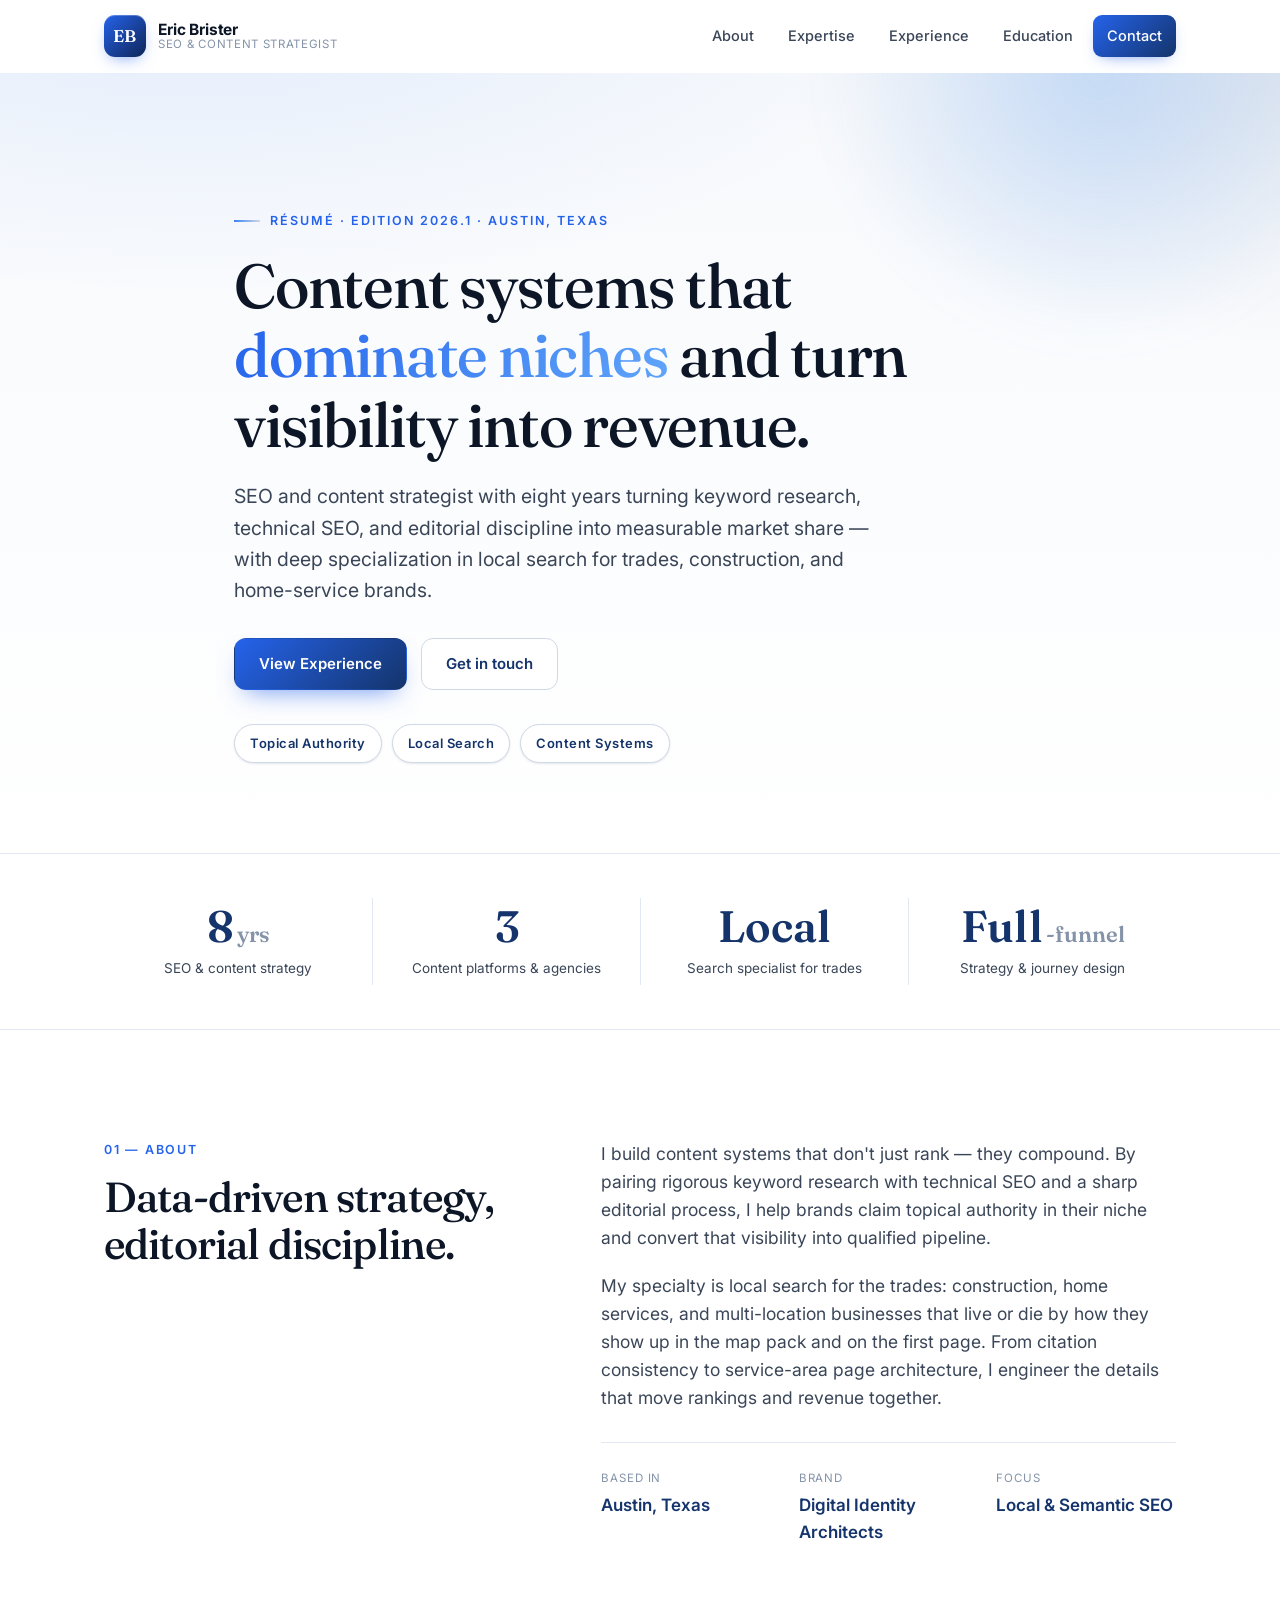
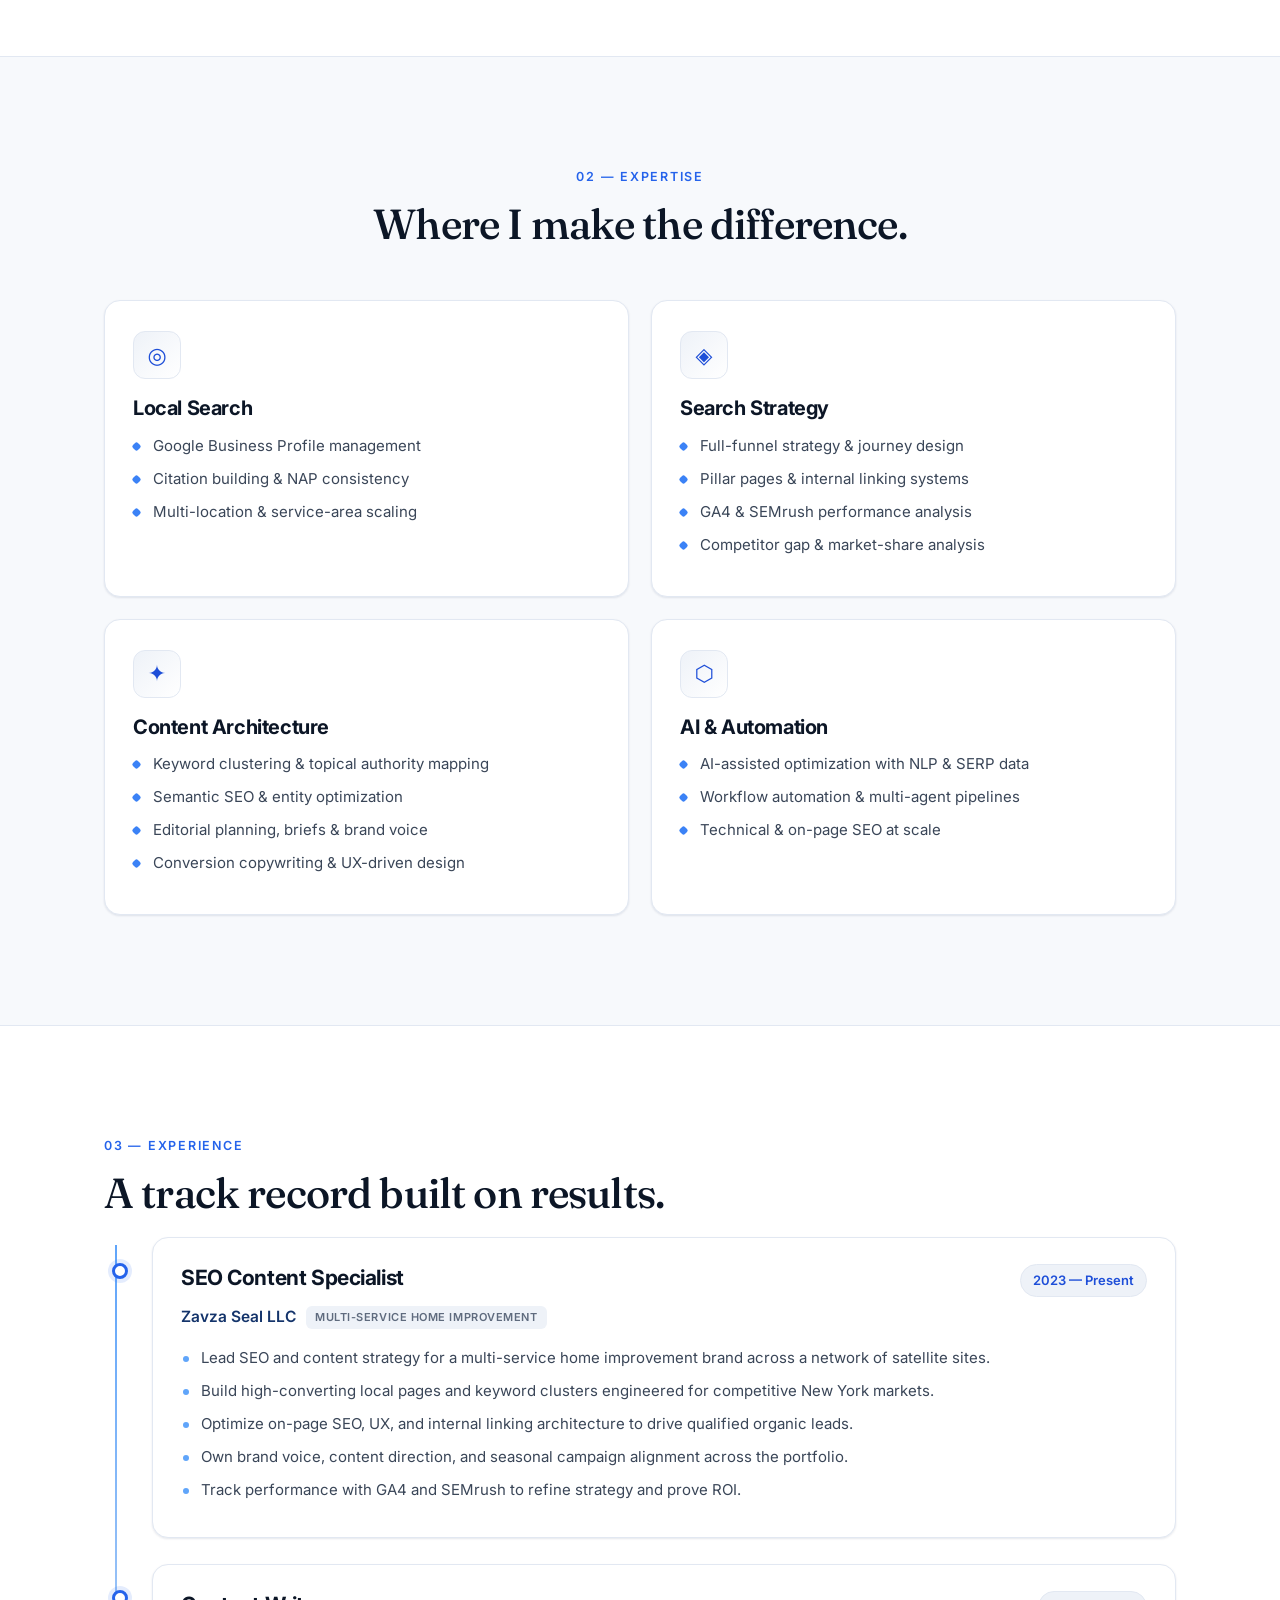
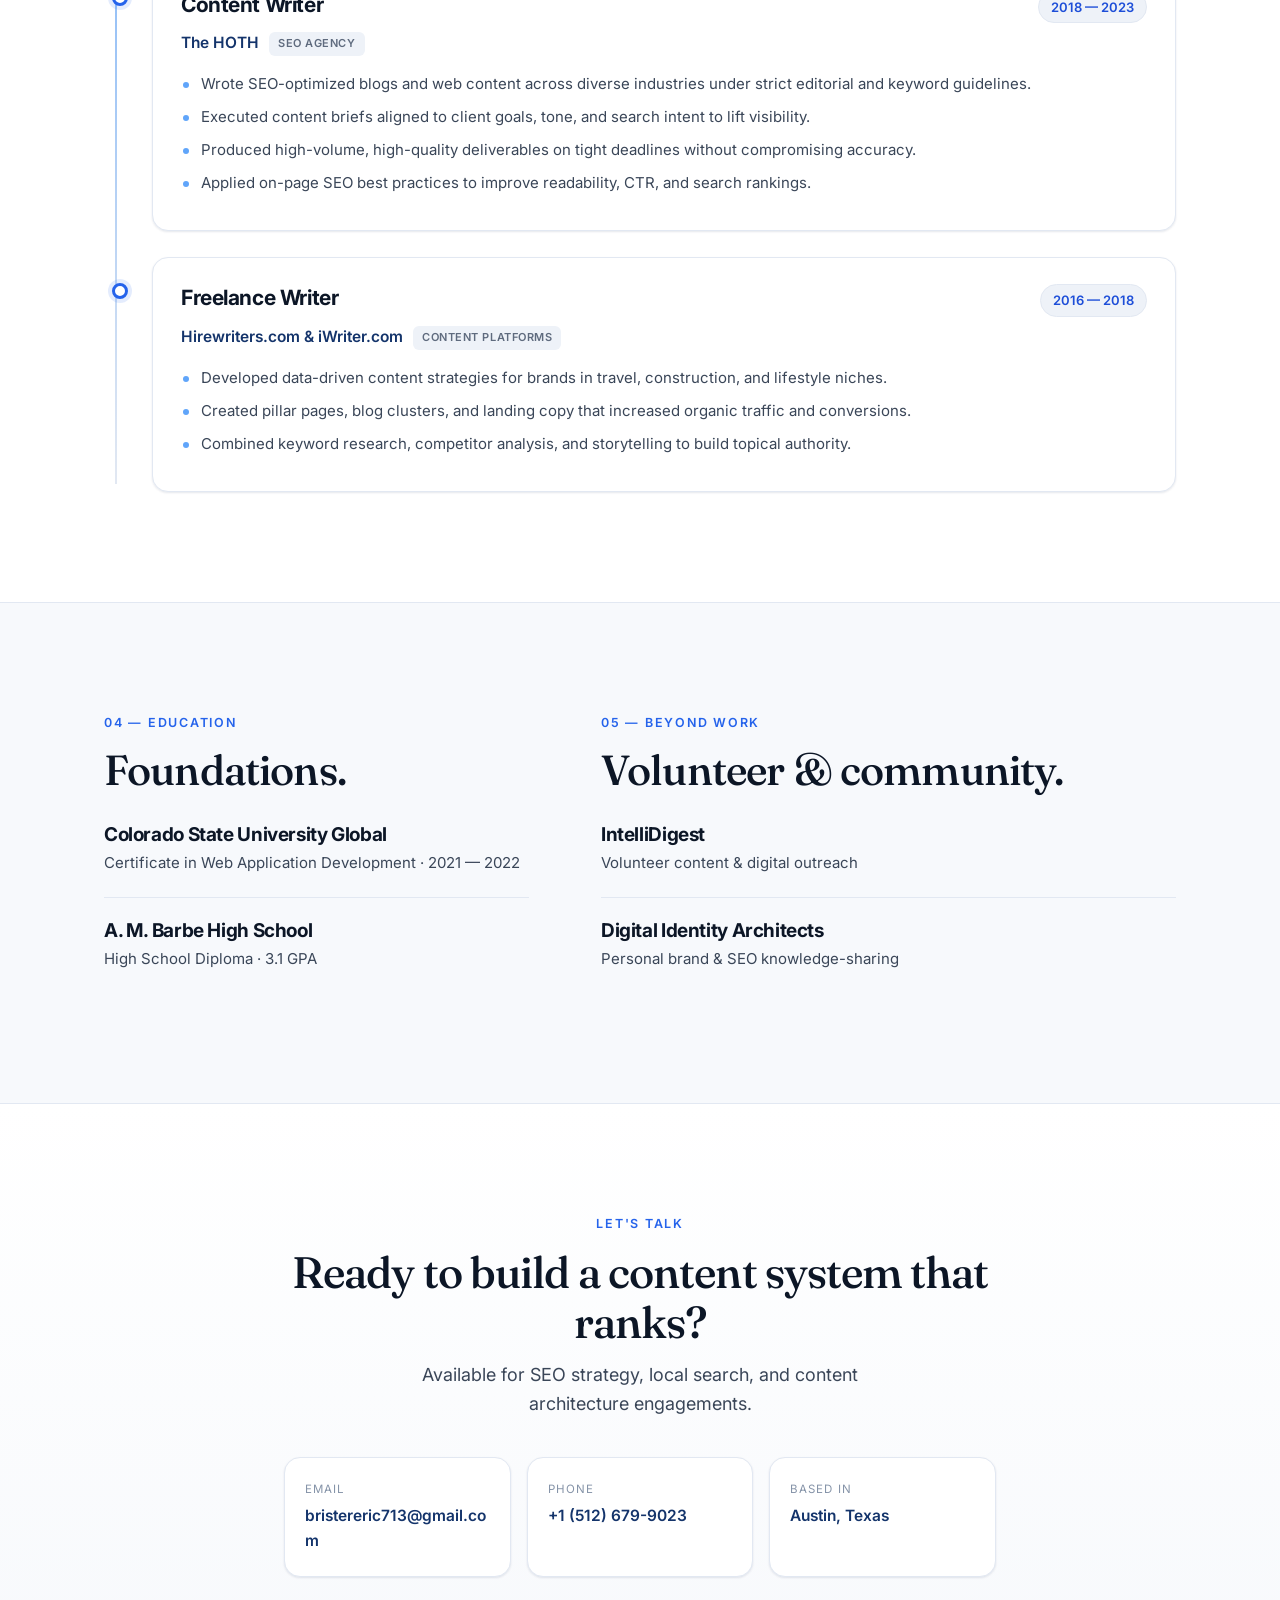
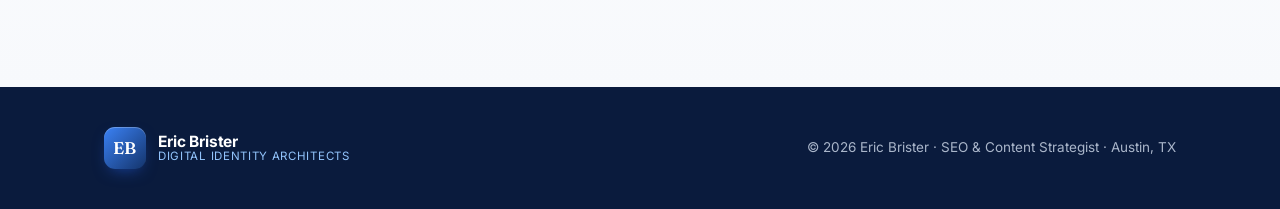
==== public/index.html @ d6331e7f "Add branded résumé website with FTP deploy workflow Build a clean blue/silver/white personal site fo" ====
<!DOCTYPE html>
<html lang="en">
<head>
  <meta charset="UTF-8" />
  <meta name="viewport" content="width=device-width, initial-scale=1.0" />
  <title>Eric Brister — SEO &amp; Content Strategist | Austin, Texas</title>
  <meta name="description" content="Eric Brister is an SEO and content strategist who builds data-driven content systems that dominate niches and convert visibility into revenue. Eight years of local search, technical SEO, and editorial strategy for trades, construction, and home-service brands." />
  <meta name="author" content="Eric Brister" />
  <meta name="theme-color" content="#0f2557" />
  <link rel="canonical" href="https://ericbrister.com/" />

  <!-- Open Graph / social -->
  <meta property="og:type" content="profile" />
  <meta property="og:title" content="Eric Brister — SEO &amp; Content Strategist" />
  <meta property="og:description" content="Data-driven content systems that dominate niches and convert visibility into revenue. Local search specialist for trades, construction, and home-service brands." />
  <meta property="og:site_name" content="Eric Brister" />
  <meta property="og:locale" content="en_US" />
  <meta name="twitter:card" content="summary_large_image" />
  <meta name="twitter:title" content="Eric Brister — SEO &amp; Content Strategist" />
  <meta name="twitter:description" content="Data-driven content systems that dominate niches and convert visibility into revenue." />

  <link rel="icon" type="image/svg+xml" href="favicon.svg" />
  <link rel="preconnect" href="https://fonts.googleapis.com" />
  <link rel="preconnect" href="https://fonts.gstatic.com" crossorigin />
  <link href="https://fonts.googleapis.com/css2?family=Fraunces:opsz,wght@9..144,400;9..144,500;9..144,600&family=Inter:wght@400;500;600;700&display=swap" rel="stylesheet" />
  <link rel="stylesheet" href="assets/css/styles.css" />
  <script>document.documentElement.classList.add("js");</script>

  <!-- Structured data: Person -->
  <script type="application/ld+json">
  {
    "@context": "https://schema.org",
    "@type": "Person",
    "name": "Eric Brister",
    "jobTitle": "SEO & Content Strategist",
    "email": "mailto:bristereric713@gmail.com",
    "telephone": "+1-512-679-9023",
    "address": {
      "@type": "PostalAddress",
      "addressLocality": "Austin",
      "addressRegion": "TX",
      "addressCountry": "US"
    },
    "knowsAbout": [
      "Search Engine Optimization",
      "Local SEO",
      "Content Strategy",
      "Topical Authority",
      "Technical SEO",
      "Semantic SEO"
    ],
    "worksFor": {
      "@type": "Organization",
      "name": "Digital Identity Architects"
    }
  }
  </script>
</head>
<body>
  <a class="skip-link" href="#main">Skip to content</a>

  <!-- ===== Header / Nav ===== -->
  <header class="site-header" id="top">
    <div class="wrap nav-inner">
      <a class="brand" href="#top" aria-label="Eric Brister — home">
        <span class="brand-mark" aria-hidden="true">EB</span>
        <span class="brand-text">
          <span class="brand-name">Eric Brister</span>
          <span class="brand-sub">SEO &amp; Content Strategist</span>
        </span>
      </a>
      <nav class="site-nav" aria-label="Primary">
        <button class="nav-toggle" aria-expanded="false" aria-controls="nav-menu" aria-label="Menu">
          <span></span><span></span><span></span>
        </button>
        <ul id="nav-menu" class="nav-menu">
          <li><a href="#about">About</a></li>
          <li><a href="#expertise">Expertise</a></li>
          <li><a href="#experience">Experience</a></li>
          <li><a href="#education">Education</a></li>
          <li><a class="nav-cta" href="#contact">Contact</a></li>
        </ul>
      </nav>
    </div>
  </header>

  <main id="main">
    <!-- ===== Hero ===== -->
    <section class="hero" aria-labelledby="hero-title">
      <div class="hero-glow" aria-hidden="true"></div>
      <div class="wrap hero-inner">
        <p class="eyebrow reveal">Résumé · Edition 2026.1 · Austin, Texas</p>
        <h1 class="hero-title reveal" id="hero-title">
          Content systems that <span class="grad">dominate niches</span> and turn visibility into revenue.
        </h1>
        <p class="hero-lead reveal">
          SEO and content strategist with eight years turning keyword research, technical SEO, and
          editorial discipline into measurable market share — with deep specialization in local
          search for trades, construction, and home-service brands.
        </p>
        <div class="hero-actions reveal">
          <a class="btn btn-primary" href="#experience">View Experience</a>
          <a class="btn btn-ghost" href="mailto:bristereric713@gmail.com">Get in touch</a>
        </div>
        <ul class="hero-pills reveal" aria-label="Core focus areas">
          <li>Topical Authority</li>
          <li>Local Search</li>
          <li>Content Systems</li>
        </ul>
      </div>
    </section>

    <!-- ===== Stats strip ===== -->
    <section class="stats" aria-label="At a glance">
      <div class="wrap stats-grid">
        <div class="stat reveal">
          <span class="stat-num">8<span class="stat-plus">yrs</span></span>
          <span class="stat-label">SEO &amp; content strategy</span>
        </div>
        <div class="stat reveal">
          <span class="stat-num">3</span>
          <span class="stat-label">Content platforms &amp; agencies</span>
        </div>
        <div class="stat reveal">
          <span class="stat-num">Local</span>
          <span class="stat-label">Search specialist for trades</span>
        </div>
        <div class="stat reveal">
          <span class="stat-num">Full<span class="stat-plus">-funnel</span></span>
          <span class="stat-label">Strategy &amp; journey design</span>
        </div>
      </div>
    </section>

    <!-- ===== About ===== -->
    <section class="section" id="about" aria-labelledby="about-title">
      <div class="wrap grid-2">
        <div class="section-head reveal">
          <p class="kicker">01 — About</p>
          <h2 id="about-title">Data-driven strategy, editorial discipline.</h2>
        </div>
        <div class="about-body reveal">
          <p>
            I build content systems that don't just rank — they compound. By pairing rigorous keyword
            research with technical SEO and a sharp editorial process, I help brands claim topical
            authority in their niche and convert that visibility into qualified pipeline.
          </p>
          <p>
            My specialty is local search for the trades: construction, home services, and
            multi-location businesses that live or die by how they show up in the map pack and on the
            first page. From citation consistency to service-area page architecture, I engineer the
            details that move rankings and revenue together.
          </p>
          <div class="about-meta">
            <div>
              <span class="about-meta-label">Based in</span>
              <span class="about-meta-val">Austin, Texas</span>
            </div>
            <div>
              <span class="about-meta-label">Brand</span>
              <span class="about-meta-val">Digital Identity Architects</span>
            </div>
            <div>
              <span class="about-meta-label">Focus</span>
              <span class="about-meta-val">Local &amp; Semantic SEO</span>
            </div>
          </div>
        </div>
      </div>
    </section>

    <!-- ===== Expertise / Skills ===== -->
    <section class="section section-alt" id="expertise" aria-labelledby="expertise-title">
      <div class="wrap">
        <div class="section-head center reveal">
          <p class="kicker">02 — Expertise</p>
          <h2 id="expertise-title">Where I make the difference.</h2>
        </div>
        <div class="cards">
          <article class="card reveal">
            <div class="card-icon" aria-hidden="true">◎</div>
            <h3>Local Search</h3>
            <ul>
              <li>Google Business Profile management</li>
              <li>Citation building &amp; NAP consistency</li>
              <li>Multi-location &amp; service-area scaling</li>
            </ul>
          </article>
          <article class="card reveal">
            <div class="card-icon" aria-hidden="true">◈</div>
            <h3>Search Strategy</h3>
            <ul>
              <li>Full-funnel strategy &amp; journey design</li>
              <li>Pillar pages &amp; internal linking systems</li>
              <li>GA4 &amp; SEMrush performance analysis</li>
              <li>Competitor gap &amp; market-share analysis</li>
            </ul>
          </article>
          <article class="card reveal">
            <div class="card-icon" aria-hidden="true">✦</div>
            <h3>Content Architecture</h3>
            <ul>
              <li>Keyword clustering &amp; topical authority mapping</li>
              <li>Semantic SEO &amp; entity optimization</li>
              <li>Editorial planning, briefs &amp; brand voice</li>
              <li>Conversion copywriting &amp; UX-driven design</li>
            </ul>
          </article>
          <article class="card reveal">
            <div class="card-icon" aria-hidden="true">⬡</div>
            <h3>AI &amp; Automation</h3>
            <ul>
              <li>AI-assisted optimization with NLP &amp; SERP data</li>
              <li>Workflow automation &amp; multi-agent pipelines</li>
              <li>Technical &amp; on-page SEO at scale</li>
            </ul>
          </article>
        </div>
      </div>
    </section>

    <!-- ===== Experience ===== -->
    <section class="section" id="experience" aria-labelledby="experience-title">
      <div class="wrap">
        <div class="section-head reveal">
          <p class="kicker">03 — Experience</p>
          <h2 id="experience-title">A track record built on results.</h2>
        </div>

        <ol class="timeline">
          <li class="tl-item reveal">
            <div class="tl-marker" aria-hidden="true"></div>
            <div class="tl-card">
              <div class="tl-top">
                <h3>SEO Content Specialist</h3>
                <span class="tl-date">2023 — Present</span>
              </div>
              <p class="tl-org">Zavza Seal LLC <span class="tl-tag">Multi-Service Home Improvement</span></p>
              <ul>
                <li>Lead SEO and content strategy for a multi-service home improvement brand across a network of satellite sites.</li>
                <li>Build high-converting local pages and keyword clusters engineered for competitive New York markets.</li>
                <li>Optimize on-page SEO, UX, and internal linking architecture to drive qualified organic leads.</li>
                <li>Own brand voice, content direction, and seasonal campaign alignment across the portfolio.</li>
                <li>Track performance with GA4 and SEMrush to refine strategy and prove ROI.</li>
              </ul>
            </div>
          </li>

          <li class="tl-item reveal">
            <div class="tl-marker" aria-hidden="true"></div>
            <div class="tl-card">
              <div class="tl-top">
                <h3>Content Writer</h3>
                <span class="tl-date">2018 — 2023</span>
              </div>
              <p class="tl-org">The HOTH <span class="tl-tag">SEO Agency</span></p>
              <ul>
                <li>Wrote SEO-optimized blogs and web content across diverse industries under strict editorial and keyword guidelines.</li>
                <li>Executed content briefs aligned to client goals, tone, and search intent to lift visibility.</li>
                <li>Produced high-volume, high-quality deliverables on tight deadlines without compromising accuracy.</li>
                <li>Applied on-page SEO best practices to improve readability, CTR, and search rankings.</li>
              </ul>
            </div>
          </li>

          <li class="tl-item reveal">
            <div class="tl-marker" aria-hidden="true"></div>
            <div class="tl-card">
              <div class="tl-top">
                <h3>Freelance Writer</h3>
                <span class="tl-date">2016 — 2018</span>
              </div>
              <p class="tl-org">Hirewriters.com &amp; iWriter.com <span class="tl-tag">Content Platforms</span></p>
              <ul>
                <li>Developed data-driven content strategies for brands in travel, construction, and lifestyle niches.</li>
                <li>Created pillar pages, blog clusters, and landing copy that increased organic traffic and conversions.</li>
                <li>Combined keyword research, competitor analysis, and storytelling to build topical authority.</li>
              </ul>
            </div>
          </li>
        </ol>
      </div>
    </section>

    <!-- ===== Education + Volunteer ===== -->
    <section class="section section-alt" id="education" aria-labelledby="education-title">
      <div class="wrap grid-2">
        <div class="reveal">
          <div class="section-head">
            <p class="kicker">04 — Education</p>
            <h2 id="education-title">Foundations.</h2>
          </div>
          <div class="edu">
            <div class="edu-item">
              <h3>Colorado State University Global</h3>
              <p class="edu-meta">Certificate in Web Application Development · 2021 — 2022</p>
            </div>
            <div class="edu-item">
              <h3>A. M. Barbe High School</h3>
              <p class="edu-meta">High School Diploma · 3.1 GPA</p>
            </div>
          </div>
        </div>
        <div class="reveal">
          <div class="section-head">
            <p class="kicker">05 — Beyond Work</p>
            <h2>Volunteer &amp; community.</h2>
          </div>
          <div class="edu">
            <div class="edu-item">
              <h3>IntelliDigest</h3>
              <p class="edu-meta">Volunteer content &amp; digital outreach</p>
            </div>
            <div class="edu-item">
              <h3>Digital Identity Architects</h3>
              <p class="edu-meta">Personal brand &amp; SEO knowledge-sharing</p>
            </div>
          </div>
        </div>
      </div>
    </section>

    <!-- ===== Contact / CTA ===== -->
    <section class="section contact" id="contact" aria-labelledby="contact-title">
      <div class="wrap contact-inner reveal">
        <p class="kicker">Let's talk</p>
        <h2 id="contact-title">Ready to build a content system that ranks?</h2>
        <p class="contact-lead">
          Available for SEO strategy, local search, and content architecture engagements.
        </p>
        <div class="contact-grid">
          <a class="contact-card" href="mailto:bristereric713@gmail.com">
            <span class="contact-label">Email</span>
            <span class="contact-val">bristereric713@gmail.com</span>
          </a>
          <a class="contact-card" href="tel:+15126799023">
            <span class="contact-label">Phone</span>
            <span class="contact-val">+1 (512) 679-9023</span>
          </a>
          <div class="contact-card">
            <span class="contact-label">Based in</span>
            <span class="contact-val">Austin, Texas</span>
          </div>
        </div>
      </div>
    </section>
  </main>

  <!-- ===== Footer ===== -->
  <footer class="site-footer">
    <div class="wrap footer-inner">
      <a class="brand footer-brand" href="#top">
        <span class="brand-mark" aria-hidden="true">EB</span>
        <span class="brand-text">
          <span class="brand-name">Eric Brister</span>
          <span class="brand-sub">Digital Identity Architects</span>
        </span>
      </a>
      <p class="footer-copy">© <span id="year">2026</span> Eric Brister · SEO &amp; Content Strategist · Austin, TX</p>
    </div>
  </footer>

  <script src="assets/js/main.js" defer></script>
</body>
</html>
---- public/assets/css/styles.css ----
/* =========================================================
   Eric Brister — SEO & Content Strategist
   Brand palette: Blue · Silver · White
   ========================================================= */

:root {
  /* Blues */
  --blue-950: #0a1b3d;
  --blue-900: #0f2557;
  --blue-800: #14346b;
  --blue-700: #1d4ed8;
  --blue-600: #2563eb;
  --blue-500: #3b82f6;
  --blue-400: #60a5fa;
  --blue-300: #93c5fd;

  /* Silvers / neutrals */
  --white: #ffffff;
  --silver-50: #f7f9fc;
  --silver-100: #eef2f8;
  --silver-200: #e2e8f2;
  --silver-300: #cfd8e6;
  --silver-400: #aab6ca;
  --silver-500: #8593a8;
  --silver-600: #5f6b7e;

  --ink: #0c1626;
  --ink-soft: #3a4658;

  /* Roles */
  --bg: var(--white);
  --bg-alt: var(--silver-50);
  --surface: #ffffff;
  --border: var(--silver-200);
  --text: var(--ink);
  --text-soft: var(--ink-soft);
  --accent: var(--blue-600);

  --shadow-sm: 0 1px 2px rgba(15, 37, 87, 0.06), 0 1px 3px rgba(15, 37, 87, 0.05);
  --shadow-md: 0 10px 30px -12px rgba(15, 37, 87, 0.22);
  --shadow-lg: 0 30px 60px -20px rgba(15, 37, 87, 0.28);

  --radius: 16px;
  --radius-sm: 10px;
  --maxw: 1120px;

  --font-sans: "Inter", system-ui, -apple-system, Segoe UI, Roboto, sans-serif;
  --font-display: "Fraunces", Georgia, "Times New Roman", serif;

  --ease: cubic-bezier(0.22, 1, 0.36, 1);
}

/* ---------- Reset ---------- */
* { box-sizing: border-box; }
html { scroll-behavior: smooth; -webkit-text-size-adjust: 100%; }
body {
  margin: 0;
  font-family: var(--font-sans);
  color: var(--text);
  background: var(--bg);
  line-height: 1.6;
  font-size: 17px;
  -webkit-font-smoothing: antialiased;
  text-rendering: optimizeLegibility;
}
img { max-width: 100%; display: block; }
a { color: inherit; text-decoration: none; }
ul, ol { margin: 0; padding: 0; list-style: none; }
h1, h2, h3 { margin: 0; line-height: 1.12; letter-spacing: -0.02em; }

.wrap { width: 100%; max-width: var(--maxw); margin: 0 auto; padding: 0 24px; }

.skip-link {
  position: absolute; left: -999px; top: 0; z-index: 100;
  background: var(--blue-700); color: #fff; padding: 10px 16px; border-radius: 0 0 8px 0;
}
.skip-link:focus { left: 0; }

:focus-visible { outline: 3px solid var(--blue-500); outline-offset: 2px; border-radius: 4px; }

/* ---------- Header ---------- */
.site-header {
  position: sticky; top: 0; z-index: 50;
  background: rgba(255, 255, 255, 0.82);
  backdrop-filter: saturate(180%) blur(14px);
  -webkit-backdrop-filter: saturate(180%) blur(14px);
  border-bottom: 1px solid transparent;
  transition: border-color 0.3s var(--ease), box-shadow 0.3s var(--ease);
}
.site-header.scrolled {
  border-bottom-color: var(--border);
  box-shadow: var(--shadow-sm);
}
.nav-inner { display: flex; align-items: center; justify-content: space-between; height: 72px; }

.brand { display: inline-flex; align-items: center; gap: 12px; }
.brand-mark {
  width: 42px; height: 42px; border-radius: 11px;
  display: grid; place-items: center;
  font-family: var(--font-display); font-weight: 600; font-size: 17px; letter-spacing: 0.02em;
  color: #fff;
  background: linear-gradient(135deg, var(--blue-600), var(--blue-900));
  box-shadow: 0 6px 16px -6px rgba(37, 99, 235, 0.6), inset 0 1px 0 rgba(255,255,255,0.25);
}
.brand-text { display: flex; flex-direction: column; line-height: 1.1; }
.brand-name { font-weight: 700; font-size: 15.5px; letter-spacing: -0.01em; }
.brand-sub { font-size: 11.5px; color: var(--silver-500); letter-spacing: 0.06em; text-transform: uppercase; }

.nav-menu { display: flex; align-items: center; gap: 6px; }
.nav-menu a {
  display: inline-block; padding: 9px 14px; border-radius: 9px;
  font-size: 14.5px; font-weight: 500; color: var(--text-soft);
  transition: color 0.2s var(--ease), background 0.2s var(--ease);
}
.nav-menu a:hover { color: var(--blue-700); background: var(--silver-100); }
.nav-cta {
  color: #fff !important; background: linear-gradient(135deg, var(--blue-600), var(--blue-800)) !important;
  box-shadow: 0 6px 16px -8px rgba(37, 99, 235, 0.7);
}
.nav-cta:hover { filter: brightness(1.06); }

.nav-toggle {
  display: none; width: 42px; height: 42px; border: 1px solid var(--border);
  background: var(--white); border-radius: 10px; cursor: pointer;
  flex-direction: column; align-items: center; justify-content: center; gap: 5px;
}
.nav-toggle span { width: 18px; height: 2px; background: var(--blue-800); border-radius: 2px; transition: 0.3s var(--ease); }
.nav-toggle[aria-expanded="true"] span:nth-child(1) { transform: translateY(7px) rotate(45deg); }
.nav-toggle[aria-expanded="true"] span:nth-child(2) { opacity: 0; }
.nav-toggle[aria-expanded="true"] span:nth-child(3) { transform: translateY(-7px) rotate(-45deg); }

/* ---------- Buttons ---------- */
.btn {
  display: inline-flex; align-items: center; justify-content: center; gap: 8px;
  padding: 13px 24px; border-radius: 12px; font-weight: 600; font-size: 15px;
  cursor: pointer; border: 1px solid transparent; transition: 0.25s var(--ease);
}
.btn-primary {
  color: #fff; background: linear-gradient(135deg, var(--blue-600), var(--blue-800));
  box-shadow: 0 12px 26px -12px rgba(37, 99, 235, 0.7);
}
.btn-primary:hover { transform: translateY(-2px); box-shadow: 0 18px 34px -12px rgba(37, 99, 235, 0.75); }
.btn-ghost {
  color: var(--blue-800); background: var(--white); border-color: var(--silver-300);
}
.btn-ghost:hover { border-color: var(--blue-400); background: var(--silver-50); transform: translateY(-2px); }

/* ---------- Hero ---------- */
.hero {
  position: relative; overflow: hidden;
  padding: clamp(64px, 12vw, 130px) 0 clamp(52px, 8vw, 90px);
  background:
    radial-gradient(1200px 500px at 15% -10%, rgba(59, 130, 246, 0.10), transparent 60%),
    radial-gradient(900px 500px at 100% 0%, rgba(15, 37, 87, 0.08), transparent 55%),
    linear-gradient(180deg, var(--silver-50), var(--white));
  border-bottom: 1px solid var(--border);
}
.hero-glow {
  position: absolute; top: -40%; right: -10%; width: 620px; height: 620px;
  background: radial-gradient(circle, rgba(96, 165, 250, 0.28), transparent 62%);
  filter: blur(20px); pointer-events: none; z-index: 0;
}
.hero-inner { position: relative; z-index: 1; max-width: 860px; }
.eyebrow {
  font-size: 12.5px; font-weight: 600; letter-spacing: 0.16em; text-transform: uppercase;
  color: var(--blue-600); margin: 0 0 20px;
  display: inline-flex; align-items: center; gap: 10px;
}
.eyebrow::before { content: ""; width: 26px; height: 2px; background: linear-gradient(90deg, var(--blue-500), var(--silver-300)); }
.hero-title {
  font-family: var(--font-display);
  font-weight: 500;
  font-size: clamp(34px, 6.2vw, 62px);
  color: var(--ink);
  margin: 0 0 22px;
}
.grad {
  background: linear-gradient(120deg, var(--blue-600), var(--blue-400));
  -webkit-background-clip: text; background-clip: text; color: transparent;
}
.hero-lead {
  font-size: clamp(16px, 2.2vw, 19.5px); color: var(--text-soft); max-width: 660px; margin: 0 0 32px;
}
.hero-actions { display: flex; flex-wrap: wrap; gap: 14px; margin-bottom: 34px; }
.hero-pills { display: flex; flex-wrap: wrap; gap: 10px; }
.hero-pills li {
  font-size: 13px; font-weight: 600; letter-spacing: 0.04em; color: var(--blue-800);
  padding: 8px 15px; border-radius: 999px; background: var(--white);
  border: 1px solid var(--silver-300); box-shadow: var(--shadow-sm);
}

/* ---------- Stats ---------- */
.stats { background: var(--white); border-bottom: 1px solid var(--border); }
.stats-grid {
  display: grid; grid-template-columns: repeat(4, 1fr);
  padding: 44px 24px;
}
.stat { text-align: center; padding: 6px 16px; border-left: 1px solid var(--border); }
.stat:first-child { border-left: 0; }
.stat-num {
  display: block; font-family: var(--font-display); font-weight: 600;
  font-size: clamp(30px, 5vw, 44px); color: var(--blue-800); line-height: 1;
}
.stat-plus { font-size: 0.5em; color: var(--silver-500); margin-left: 3px; }
.stat-label { display: block; margin-top: 10px; font-size: 13.5px; color: var(--text-soft); }

/* ---------- Sections ---------- */
.section { padding: clamp(64px, 10vw, 110px) 0; }
.section-alt { background: var(--bg-alt); border-top: 1px solid var(--border); border-bottom: 1px solid var(--border); }
.kicker {
  font-size: 12.5px; font-weight: 600; letter-spacing: 0.14em; text-transform: uppercase;
  color: var(--blue-600); margin: 0 0 14px;
}
.section-head h2 {
  font-family: var(--font-display); font-weight: 500;
  font-size: clamp(28px, 4.4vw, 42px); color: var(--ink);
}
.section-head.center { text-align: center; max-width: 640px; margin: 0 auto 52px; }

.grid-2 { display: grid; grid-template-columns: 0.85fr 1.15fr; gap: clamp(32px, 6vw, 72px); align-items: start; }

/* About */
.about-body p { margin: 0 0 20px; color: var(--text-soft); font-size: 17.5px; }
.about-meta {
  display: grid; grid-template-columns: repeat(3, 1fr); gap: 18px; margin-top: 30px;
  padding-top: 26px; border-top: 1px solid var(--border);
}
.about-meta-label { display: block; font-size: 11.5px; text-transform: uppercase; letter-spacing: 0.08em; color: var(--silver-500); }
.about-meta-val { display: block; margin-top: 4px; font-weight: 600; color: var(--blue-800); }

/* Cards / expertise */
.cards { display: grid; grid-template-columns: repeat(2, 1fr); gap: 22px; }
.card {
  background: var(--surface); border: 1px solid var(--border); border-radius: var(--radius);
  padding: 30px 28px; box-shadow: var(--shadow-sm);
  transition: transform 0.3s var(--ease), box-shadow 0.3s var(--ease), border-color 0.3s var(--ease);
  position: relative; overflow: hidden;
}
.card::before {
  content: ""; position: absolute; inset: 0 0 auto 0; height: 3px;
  background: linear-gradient(90deg, var(--blue-500), var(--silver-300)); opacity: 0; transition: 0.3s var(--ease);
}
.card:hover { transform: translateY(-5px); box-shadow: var(--shadow-md); border-color: var(--silver-300); }
.card:hover::before { opacity: 1; }
.card-icon {
  width: 48px; height: 48px; border-radius: 12px; display: grid; place-items: center;
  font-size: 22px; color: var(--blue-700);
  background: linear-gradient(135deg, var(--silver-100), var(--white));
  border: 1px solid var(--border); margin-bottom: 18px;
}
.card h3 { font-size: 20px; margin-bottom: 14px; color: var(--ink); }
.card ul li {
  position: relative; padding-left: 20px; margin-bottom: 9px; font-size: 15px; color: var(--text-soft);
}
.card ul li::before {
  content: ""; position: absolute; left: 0; top: 9px; width: 7px; height: 7px; border-radius: 2px;
  background: var(--blue-500); transform: rotate(45deg);
}

/* Timeline / experience */
.timeline { position: relative; margin-top: 20px; padding-left: 4px; }
.timeline::before {
  content: ""; position: absolute; left: 11px; top: 8px; bottom: 8px; width: 2px;
  background: linear-gradient(180deg, var(--blue-400), var(--silver-200));
}
.tl-item { position: relative; padding-left: 44px; margin-bottom: 26px; }
.tl-item:last-child { margin-bottom: 0; }
.tl-marker {
  position: absolute; left: 4px; top: 26px; width: 16px; height: 16px; border-radius: 50%;
  background: var(--white); border: 3px solid var(--blue-600); box-shadow: 0 0 0 4px rgba(37,99,235,0.12); z-index: 1;
}
.tl-card {
  background: var(--surface); border: 1px solid var(--border); border-radius: var(--radius);
  padding: 26px 28px; box-shadow: var(--shadow-sm);
  transition: transform 0.3s var(--ease), box-shadow 0.3s var(--ease);
}
.tl-card:hover { transform: translateX(4px); box-shadow: var(--shadow-md); }
.tl-top { display: flex; flex-wrap: wrap; align-items: baseline; justify-content: space-between; gap: 8px; }
.tl-top h3 { font-size: 21px; color: var(--ink); }
.tl-date {
  font-size: 13px; font-weight: 600; color: var(--blue-700); white-space: nowrap;
  background: var(--silver-100); padding: 5px 12px; border-radius: 999px; border: 1px solid var(--border);
}
.tl-org { margin: 8px 0 16px; font-weight: 600; color: var(--blue-800); font-size: 15.5px; }
.tl-tag {
  display: inline-block; font-size: 11px; font-weight: 600; letter-spacing: 0.05em; text-transform: uppercase;
  color: var(--silver-600); background: var(--silver-100); padding: 3px 9px; border-radius: 6px; margin-left: 6px;
  vertical-align: middle;
}
.tl-card ul li {
  position: relative; padding-left: 20px; margin-bottom: 9px; font-size: 15px; color: var(--text-soft);
}
.tl-card ul li::before {
  content: ""; position: absolute; left: 2px; top: 10px; width: 6px; height: 6px; border-radius: 50%;
  background: var(--blue-400);
}

/* Education / volunteer */
.edu { margin-top: 8px; }
.edu-item { padding: 22px 0; border-bottom: 1px solid var(--border); }
.edu-item:last-child { border-bottom: 0; }
.edu-item h3 { font-size: 19px; color: var(--ink); margin-bottom: 6px; }
.edu-meta { color: var(--text-soft); font-size: 15px; margin: 0; }

/* Contact */
.contact { text-align: center; background: linear-gradient(180deg, var(--white), var(--silver-50)); }
.contact-inner { max-width: 760px; margin: 0 auto; }
.contact h2 { font-family: var(--font-display); font-weight: 500; font-size: clamp(28px, 4.6vw, 44px); margin-bottom: 14px; }
.contact-lead { color: var(--text-soft); font-size: 18px; margin: 0 auto 38px; max-width: 520px; }
.contact-grid { display: grid; grid-template-columns: repeat(3, 1fr); gap: 16px; }
.contact-card {
  display: flex; flex-direction: column; gap: 6px; padding: 22px 20px; text-align: left;
  background: var(--white); border: 1px solid var(--border); border-radius: var(--radius); box-shadow: var(--shadow-sm);
  transition: transform 0.25s var(--ease), box-shadow 0.25s var(--ease), border-color 0.25s var(--ease);
}
a.contact-card:hover { transform: translateY(-4px); border-color: var(--blue-400); box-shadow: var(--shadow-md); }
.contact-label { font-size: 11.5px; text-transform: uppercase; letter-spacing: 0.09em; color: var(--silver-500); }
.contact-val { font-weight: 600; color: var(--blue-800); font-size: 15.5px; word-break: break-word; }

/* Footer */
.site-footer { background: var(--blue-950); color: var(--silver-300); padding: 40px 0; }
.footer-inner { display: flex; flex-wrap: wrap; align-items: center; justify-content: space-between; gap: 18px; }
.footer-brand .brand-name { color: #fff; }
.footer-brand .brand-sub { color: var(--blue-300); }
.footer-brand .brand-mark { background: linear-gradient(135deg, var(--blue-500), var(--blue-800)); }
.footer-copy { margin: 0; font-size: 13.5px; color: var(--silver-400); }

/* ---------- Reveal animation ----------
   Only hidden when JS is active (html.js). Without JS the content
   renders normally, so the site never depends on scripting to be readable. */
.js .reveal { opacity: 0; transform: translateY(22px); transition: opacity 0.7s var(--ease), transform 0.7s var(--ease); }
.js .reveal.in { opacity: 1; transform: none; }
@media (prefers-reduced-motion: reduce) {
  .js .reveal { opacity: 1; transform: none; transition: none; }
  html { scroll-behavior: auto; }
}

/* ---------- Responsive ---------- */
@media (max-width: 900px) {
  .grid-2 { grid-template-columns: 1fr; }
  .stats-grid { grid-template-columns: repeat(2, 1fr); gap: 28px 0; }
  .stat:nth-child(3) { border-left: 0; }
  .cards { grid-template-columns: 1fr; }
}
@media (max-width: 720px) {
  body { font-size: 16px; }
  .nav-toggle { display: flex; }
  .nav-menu {
    position: absolute; top: 72px; left: 0; right: 0; flex-direction: column; align-items: stretch; gap: 4px;
    background: rgba(255,255,255,0.98); backdrop-filter: blur(14px);
    padding: 14px 20px 22px; border-bottom: 1px solid var(--border); box-shadow: var(--shadow-md);
    transform: translateY(-12px); opacity: 0; pointer-events: none; transition: 0.28s var(--ease);
  }
  .nav-menu.open { transform: none; opacity: 1; pointer-events: auto; }
  .nav-menu a { padding: 12px 14px; }
  .contact-grid { grid-template-columns: 1fr; }
  .about-meta { grid-template-columns: 1fr; gap: 14px; }
  .tl-top { flex-direction: column; }
}
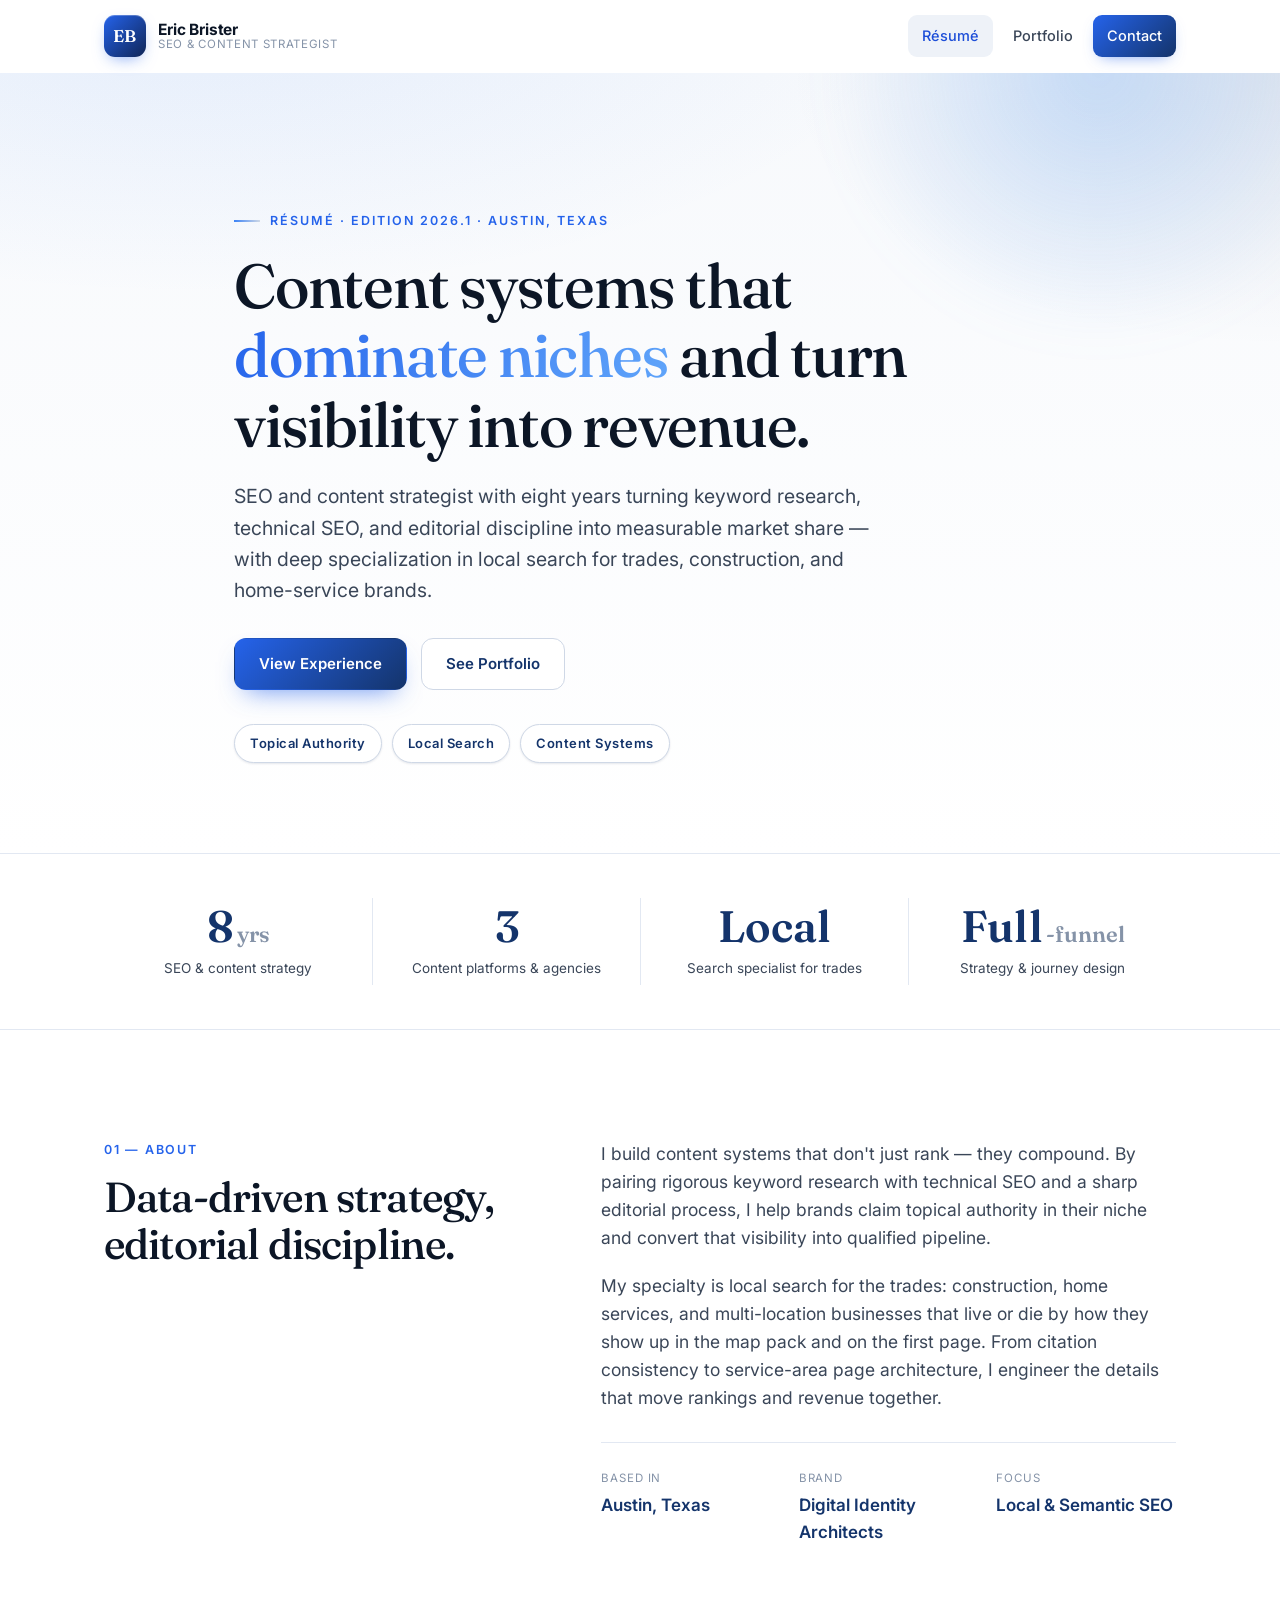
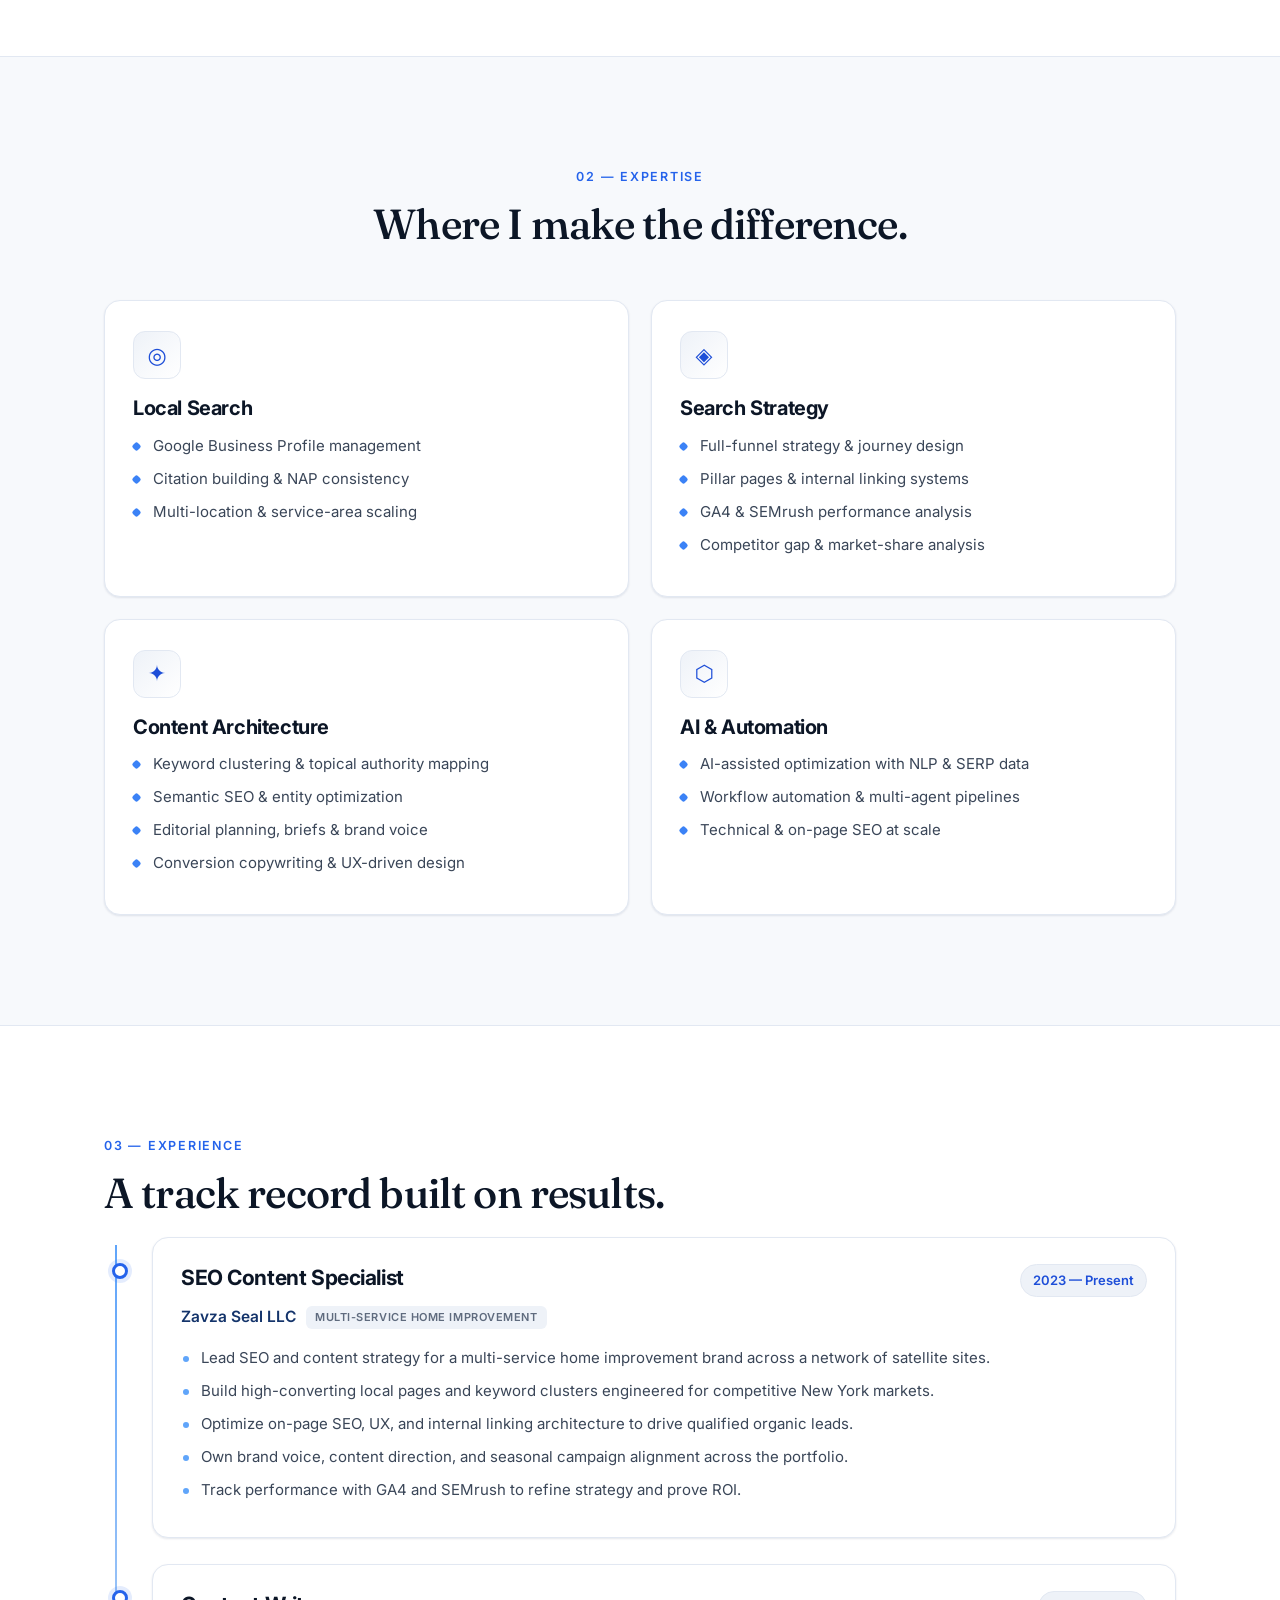
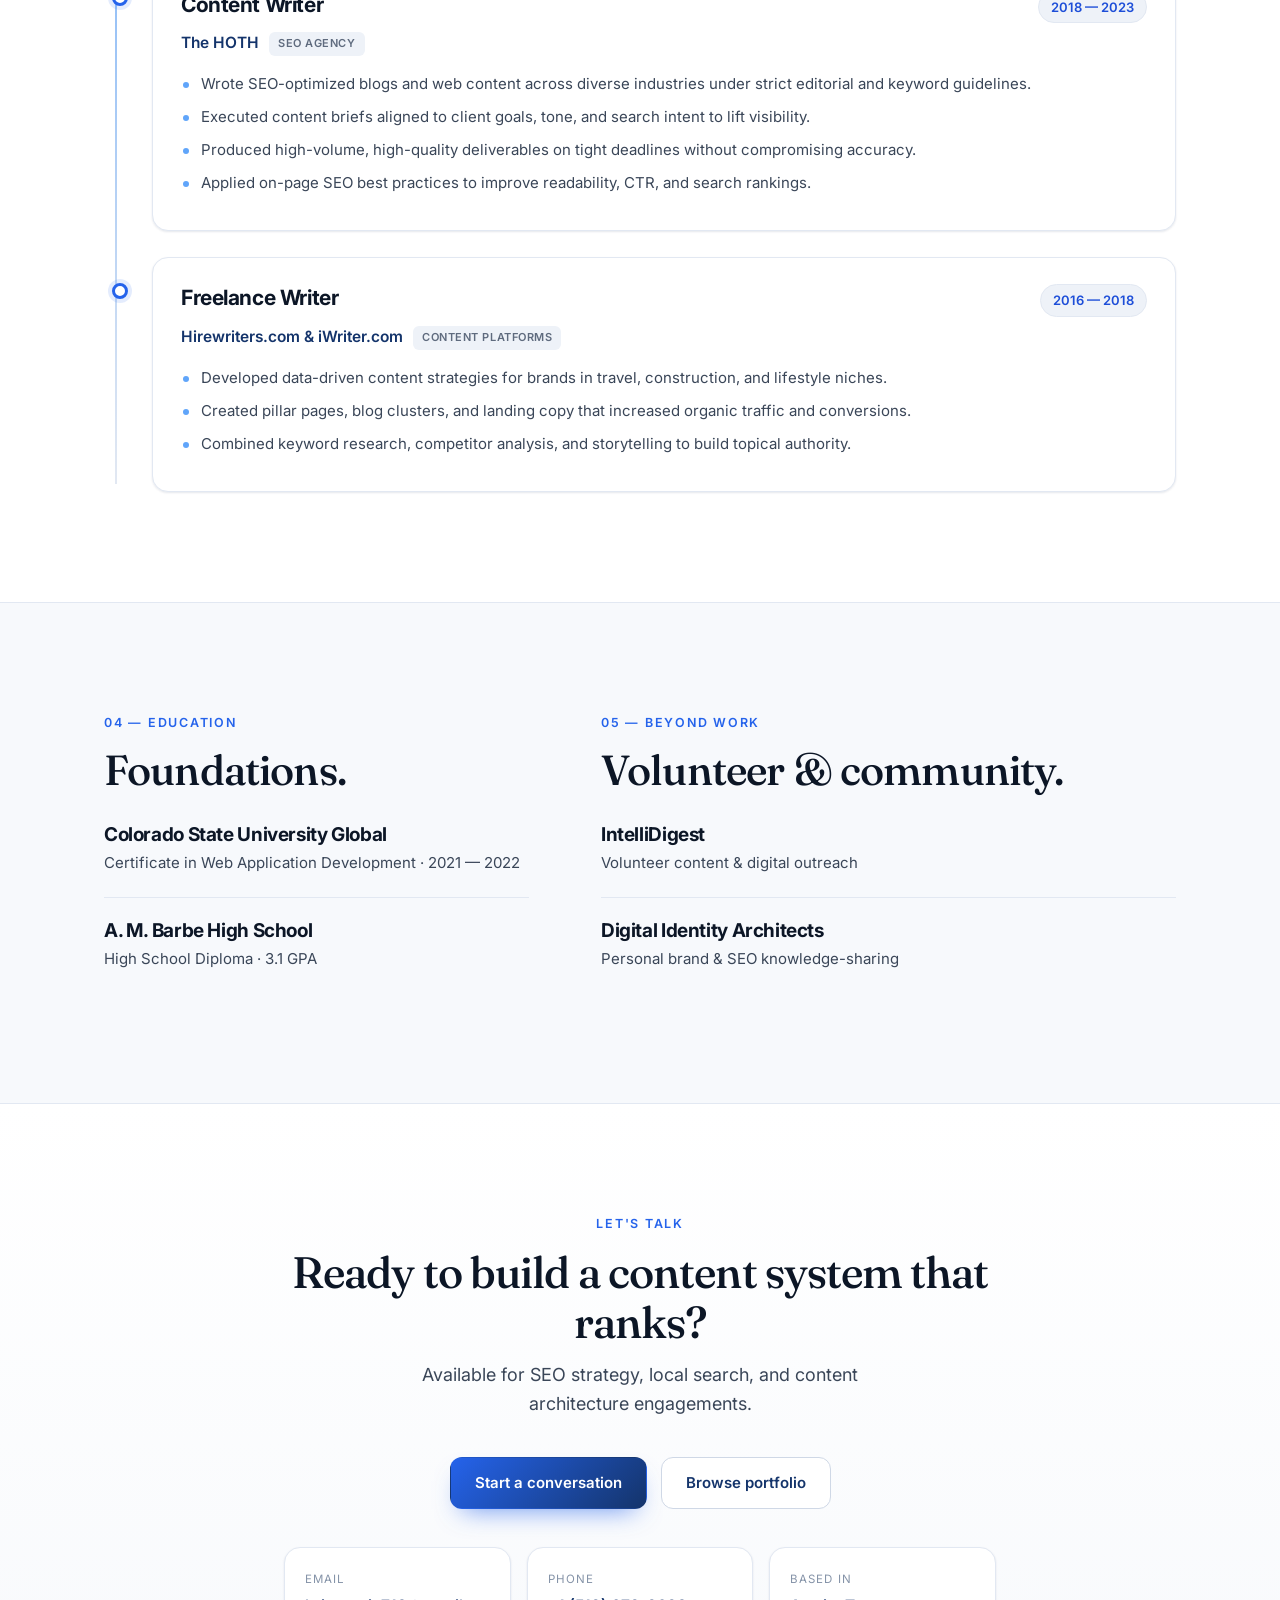
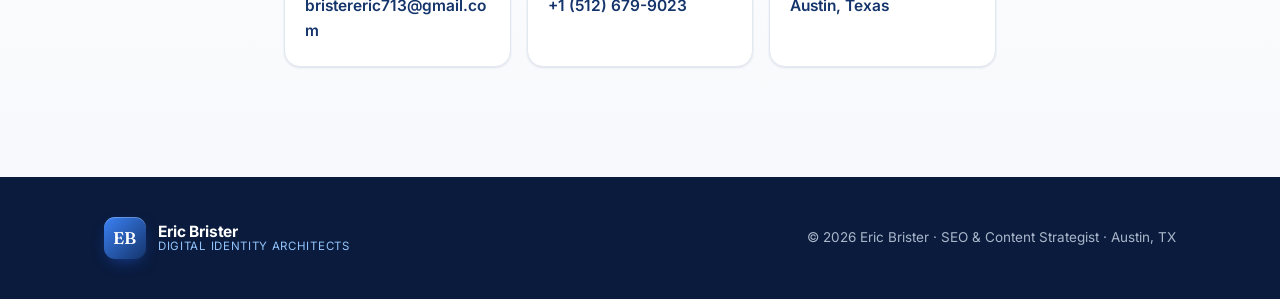
==== commit 9263197c: "Add portfolio and contact pages with multi-page nav Turn the single-page résumé into a clean multi-p" ====
--- a/public/index.html
+++ b/public/index.html
@@ -74,11 +74,9 @@
           <span></span><span></span><span></span>
         </button>
         <ul id="nav-menu" class="nav-menu">
-          <li><a href="#about">About</a></li>
-          <li><a href="#expertise">Expertise</a></li>
-          <li><a href="#experience">Experience</a></li>
-          <li><a href="#education">Education</a></li>
-          <li><a class="nav-cta" href="#contact">Contact</a></li>
+          <li><a href="index.html" aria-current="page" class="is-active">Résumé</a></li>
+          <li><a href="portfolio.html">Portfolio</a></li>
+          <li><a class="nav-cta" href="contact.html">Contact</a></li>
         </ul>
       </nav>
     </div>
@@ -100,7 +98,7 @@
         </p>
         <div class="hero-actions reveal">
           <a class="btn btn-primary" href="#experience">View Experience</a>
-          <a class="btn btn-ghost" href="mailto:bristereric713@gmail.com">Get in touch</a>
+          <a class="btn btn-ghost" href="portfolio.html">See Portfolio</a>
         </div>
         <ul class="hero-pills reveal" aria-label="Core focus areas">
           <li>Topical Authority</li>
@@ -328,6 +326,10 @@
         <p class="contact-lead">
           Available for SEO strategy, local search, and content architecture engagements.
         </p>
+        <div class="hero-actions" style="justify-content:center;margin-bottom:38px;">
+          <a class="btn btn-primary" href="contact.html">Start a conversation</a>
+          <a class="btn btn-ghost" href="portfolio.html">Browse portfolio</a>
+        </div>
         <div class="contact-grid">
           <a class="contact-card" href="mailto:bristereric713@gmail.com">
             <span class="contact-label">Email</span>
--- a/public/assets/css/styles.css
+++ b/public/assets/css/styles.css
@@ -335,12 +335,147 @@
   html { scroll-behavior: auto; }
 }
 
+/* ---------- Nav active state ---------- */
+.nav-menu a.is-active { color: var(--blue-700); background: var(--silver-100); }
+.nav-menu a.nav-cta.is-active { color: #fff !important; background: linear-gradient(135deg, var(--blue-600), var(--blue-800)) !important; }
+
+/* ---------- Page hero (sub-pages) ---------- */
+.page-hero {
+  position: relative; overflow: hidden;
+  padding: clamp(58px, 10vw, 108px) 0 clamp(40px, 6vw, 66px);
+  background:
+    radial-gradient(1100px 460px at 12% -12%, rgba(59, 130, 246, 0.10), transparent 60%),
+    radial-gradient(820px 460px at 100% 0%, rgba(15, 37, 87, 0.08), transparent 55%),
+    linear-gradient(180deg, var(--silver-50), var(--white));
+  border-bottom: 1px solid var(--border);
+}
+.page-hero-inner { position: relative; z-index: 1; max-width: 820px; }
+.page-hero-title {
+  font-family: var(--font-display); font-weight: 500;
+  font-size: clamp(32px, 5.4vw, 54px); color: var(--ink); margin: 0 0 20px;
+}
+.page-hero-lead { font-size: clamp(16px, 2.1vw, 19px); color: var(--text-soft); max-width: 640px; margin: 0; }
+
+/* ---------- Portfolio / work cards ---------- */
+.portfolio-grid { display: grid; grid-template-columns: repeat(2, 1fr); gap: 24px; margin-top: 8px; }
+.work-card {
+  background: var(--surface); border: 1px solid var(--border); border-radius: var(--radius);
+  padding: 30px 30px 26px; box-shadow: var(--shadow-sm);
+  display: flex; flex-direction: column;
+  transition: transform 0.3s var(--ease), box-shadow 0.3s var(--ease), border-color 0.3s var(--ease);
+  position: relative; overflow: hidden;
+}
+.work-card::before {
+  content: ""; position: absolute; inset: 0 0 auto 0; height: 3px;
+  background: linear-gradient(90deg, var(--blue-500), var(--silver-300)); opacity: 0; transition: 0.3s var(--ease);
+}
+.work-card:hover { transform: translateY(-5px); box-shadow: var(--shadow-md); border-color: var(--silver-300); }
+.work-card:hover::before { opacity: 1; }
+.work-head { display: flex; align-items: center; justify-content: space-between; gap: 10px; margin-bottom: 16px; }
+.work-tag {
+  font-size: 11px; font-weight: 600; letter-spacing: 0.05em; text-transform: uppercase;
+  color: var(--blue-700); background: var(--silver-100); border: 1px solid var(--border);
+  padding: 5px 11px; border-radius: 999px;
+}
+.work-year { font-size: 12.5px; font-weight: 600; color: var(--silver-500); white-space: nowrap; }
+.work-card h3 { font-size: 21px; color: var(--ink); margin-bottom: 6px; }
+.work-org { margin: 0 0 14px; font-weight: 600; color: var(--blue-800); font-size: 14.5px; }
+.work-desc { margin: 0 0 16px; color: var(--text-soft); font-size: 15.5px; }
+.work-points { margin: 0 0 20px; }
+.work-points li {
+  position: relative; padding-left: 20px; margin-bottom: 9px; font-size: 14.5px; color: var(--text-soft);
+}
+.work-points li::before {
+  content: ""; position: absolute; left: 0; top: 9px; width: 7px; height: 7px; border-radius: 2px;
+  background: var(--blue-500); transform: rotate(45deg);
+}
+.work-stack {
+  display: flex; flex-wrap: wrap; gap: 8px; margin-top: auto; padding-top: 18px; border-top: 1px solid var(--border);
+}
+.work-stack li {
+  font-size: 12px; font-weight: 600; color: var(--blue-800);
+  background: var(--silver-50); border: 1px solid var(--border); padding: 5px 10px; border-radius: 7px;
+}
+
+/* ---------- Capability chips ---------- */
+.chip-grid { display: flex; flex-wrap: wrap; gap: 12px; justify-content: center; max-width: 900px; margin: 0 auto; }
+.chip-grid li {
+  font-size: 14px; font-weight: 600; color: var(--blue-800);
+  padding: 10px 18px; border-radius: 999px; background: var(--white);
+  border: 1px solid var(--silver-300); box-shadow: var(--shadow-sm);
+}
+
+/* ---------- Contact page ---------- */
+.contact-layout { display: grid; grid-template-columns: 1.35fr 0.85fr; gap: clamp(28px, 5vw, 56px); align-items: start; }
+
+.contact-form-wrap {
+  background: var(--surface); border: 1px solid var(--border); border-radius: var(--radius);
+  padding: clamp(26px, 4vw, 40px); box-shadow: var(--shadow-md);
+}
+.form-title { font-family: var(--font-display); font-weight: 500; font-size: 27px; color: var(--ink); margin-bottom: 8px; }
+.form-sub { color: var(--text-soft); font-size: 15.5px; margin: 0 0 26px; }
+
+.contact-form .field { margin-bottom: 18px; }
+.field-row { display: grid; grid-template-columns: 1fr 1fr; gap: 18px; }
+.contact-form label { display: block; font-size: 13.5px; font-weight: 600; color: var(--ink); margin-bottom: 7px; }
+.contact-form label .opt { font-weight: 500; color: var(--silver-500); }
+.contact-form input,
+.contact-form textarea {
+  width: 100%; font-family: inherit; font-size: 15.5px; color: var(--text);
+  background: var(--silver-50); border: 1px solid var(--silver-300); border-radius: var(--radius-sm);
+  padding: 12px 14px; transition: border-color 0.2s var(--ease), box-shadow 0.2s var(--ease), background 0.2s var(--ease);
+}
+.contact-form textarea { resize: vertical; min-height: 130px; }
+.contact-form input::placeholder,
+.contact-form textarea::placeholder { color: var(--silver-500); }
+.contact-form input:focus,
+.contact-form textarea:focus {
+  outline: none; background: var(--white); border-color: var(--blue-400);
+  box-shadow: 0 0 0 4px rgba(59, 130, 246, 0.14);
+}
+.form-submit { width: 100%; margin-top: 6px; }
+.form-note { margin: 16px 0 0; font-size: 14px; min-height: 1.2em; }
+.form-note.is-error { color: #b42318; }
+.form-note.is-success { color: var(--blue-700); }
+
+/* Aside */
+.contact-aside { display: flex; flex-direction: column; gap: 18px; }
+.aside-card {
+  background: var(--surface); border: 1px solid var(--border); border-radius: var(--radius);
+  padding: 26px 26px; box-shadow: var(--shadow-sm);
+}
+.aside-card h3 { font-size: 17px; color: var(--ink); margin-bottom: 16px; }
+.detail { display: flex; align-items: center; gap: 14px; padding: 11px 0; border-bottom: 1px solid var(--border); }
+.detail:last-child { border-bottom: 0; padding-bottom: 0; }
+.detail:first-of-type { padding-top: 0; }
+.detail-icon {
+  flex: none; width: 40px; height: 40px; border-radius: 11px; display: grid; place-items: center;
+  font-size: 18px; color: var(--blue-700);
+  background: linear-gradient(135deg, var(--silver-100), var(--white)); border: 1px solid var(--border);
+}
+.detail-text { display: flex; flex-direction: column; line-height: 1.3; }
+.detail-label { font-size: 11.5px; text-transform: uppercase; letter-spacing: 0.09em; color: var(--silver-500); }
+.detail-val { font-weight: 600; color: var(--blue-800); font-size: 15px; word-break: break-word; }
+a.detail:hover .detail-val { color: var(--blue-600); text-decoration: underline; }
+
+.aside-list li { position: relative; padding-left: 22px; margin-bottom: 11px; font-size: 15px; color: var(--text-soft); }
+.aside-list li:last-child { margin-bottom: 0; }
+.aside-list li::before {
+  content: ""; position: absolute; left: 2px; top: 8px; width: 8px; height: 8px; border-radius: 50%;
+  background: var(--blue-400);
+}
+.aside-brand { background: linear-gradient(135deg, var(--blue-900), var(--blue-800)); border-color: transparent; }
+.aside-brand .brand-sub { color: var(--blue-300); display: block; margin-bottom: 8px; }
+.aside-brand p { margin: 0; color: var(--silver-200); font-size: 14.5px; }
+
 /* ---------- Responsive ---------- */
 @media (max-width: 900px) {
   .grid-2 { grid-template-columns: 1fr; }
   .stats-grid { grid-template-columns: repeat(2, 1fr); gap: 28px 0; }
   .stat:nth-child(3) { border-left: 0; }
   .cards { grid-template-columns: 1fr; }
+  .portfolio-grid { grid-template-columns: 1fr; }
+  .contact-layout { grid-template-columns: 1fr; }
 }
 @media (max-width: 720px) {
   body { font-size: 16px; }
@@ -356,4 +491,6 @@
   .contact-grid { grid-template-columns: 1fr; }
   .about-meta { grid-template-columns: 1fr; gap: 14px; }
   .tl-top { flex-direction: column; }
-}
+  .field-row { grid-template-columns: 1fr; gap: 0; }
+  .work-head { flex-wrap: wrap; }
+}
